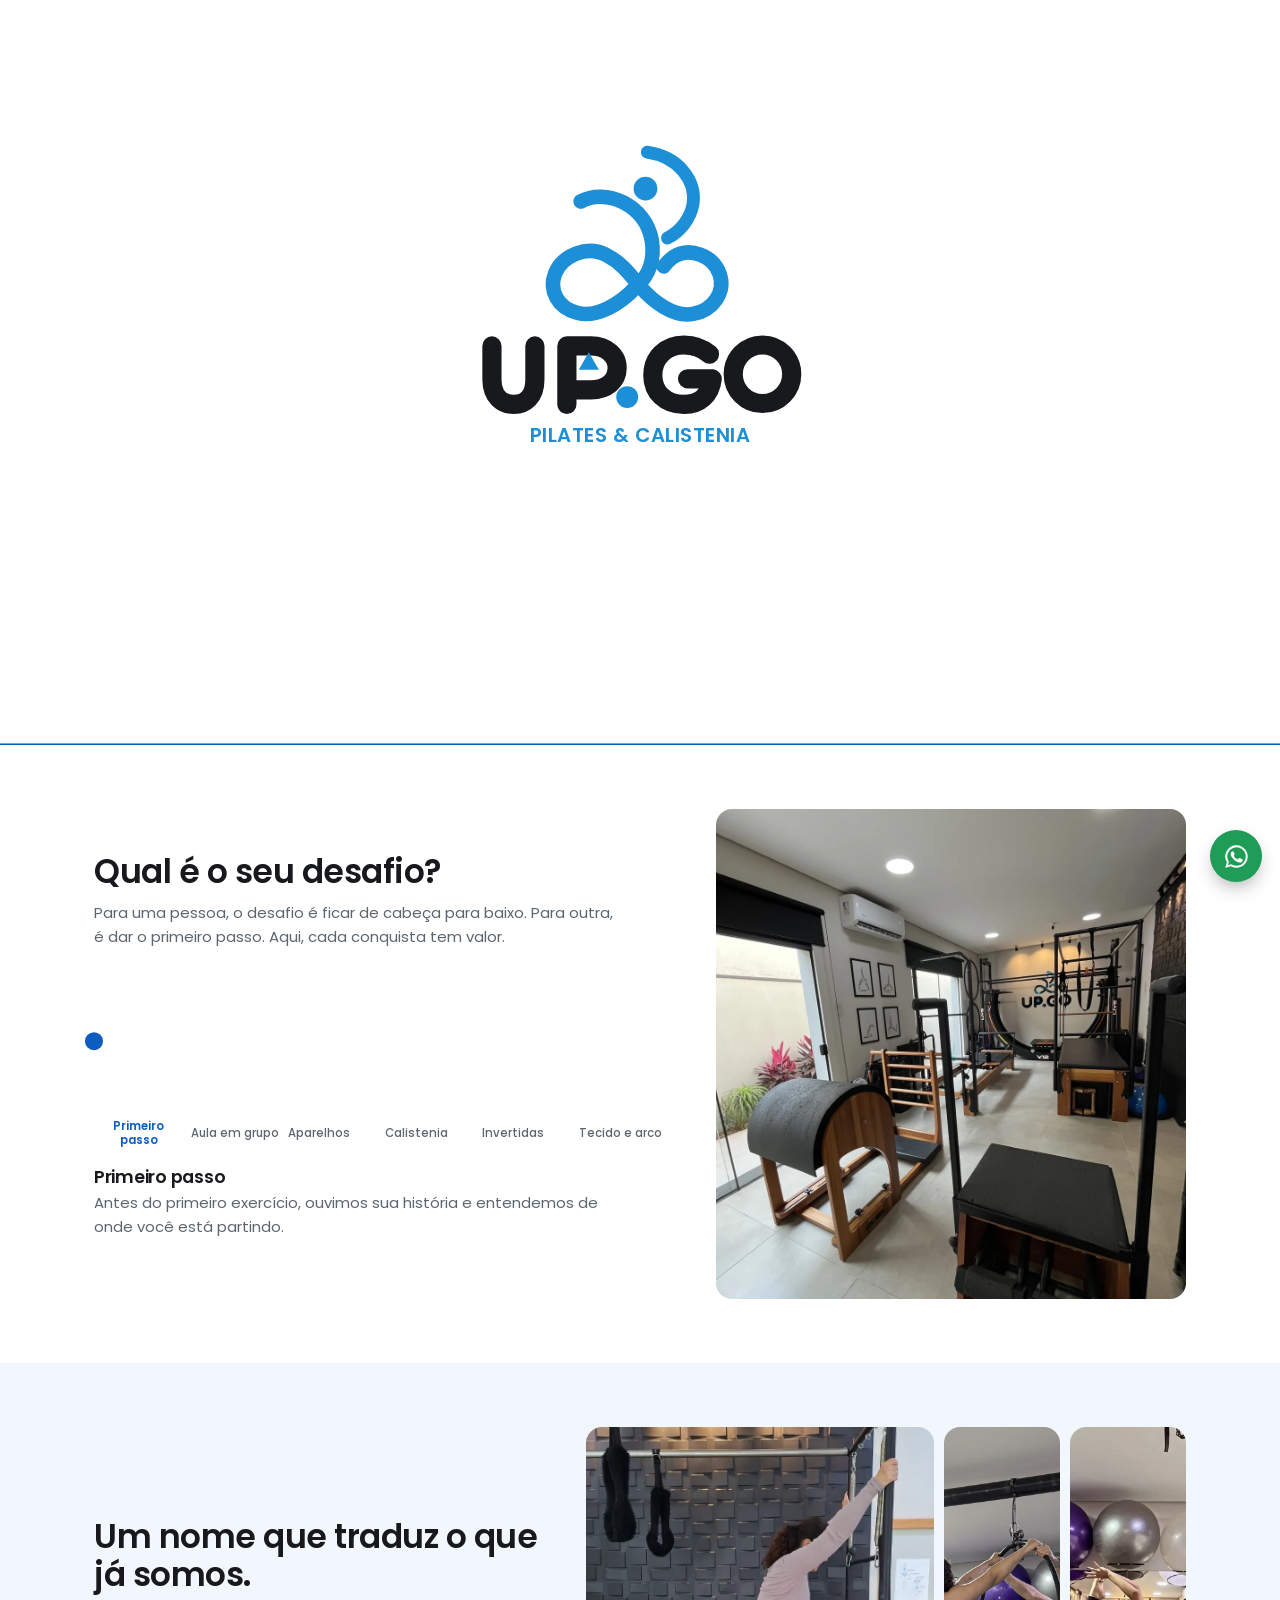
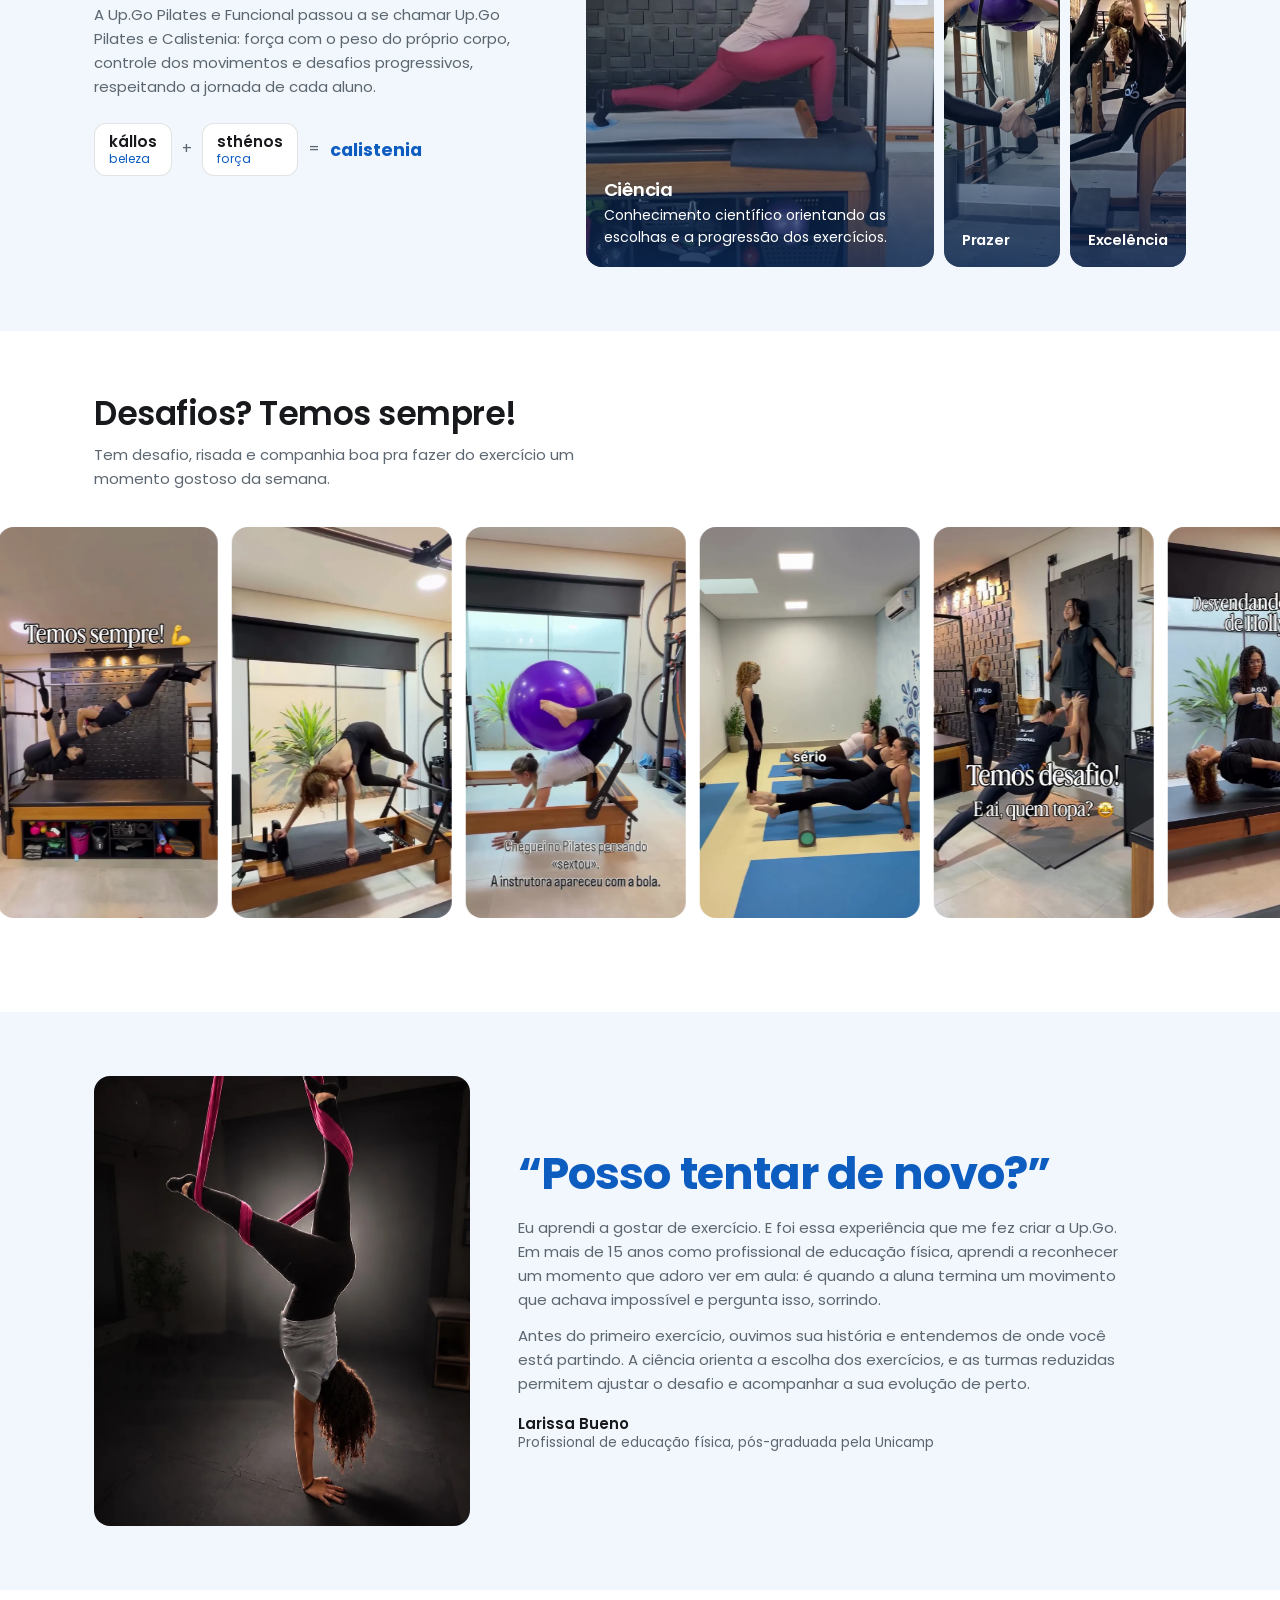
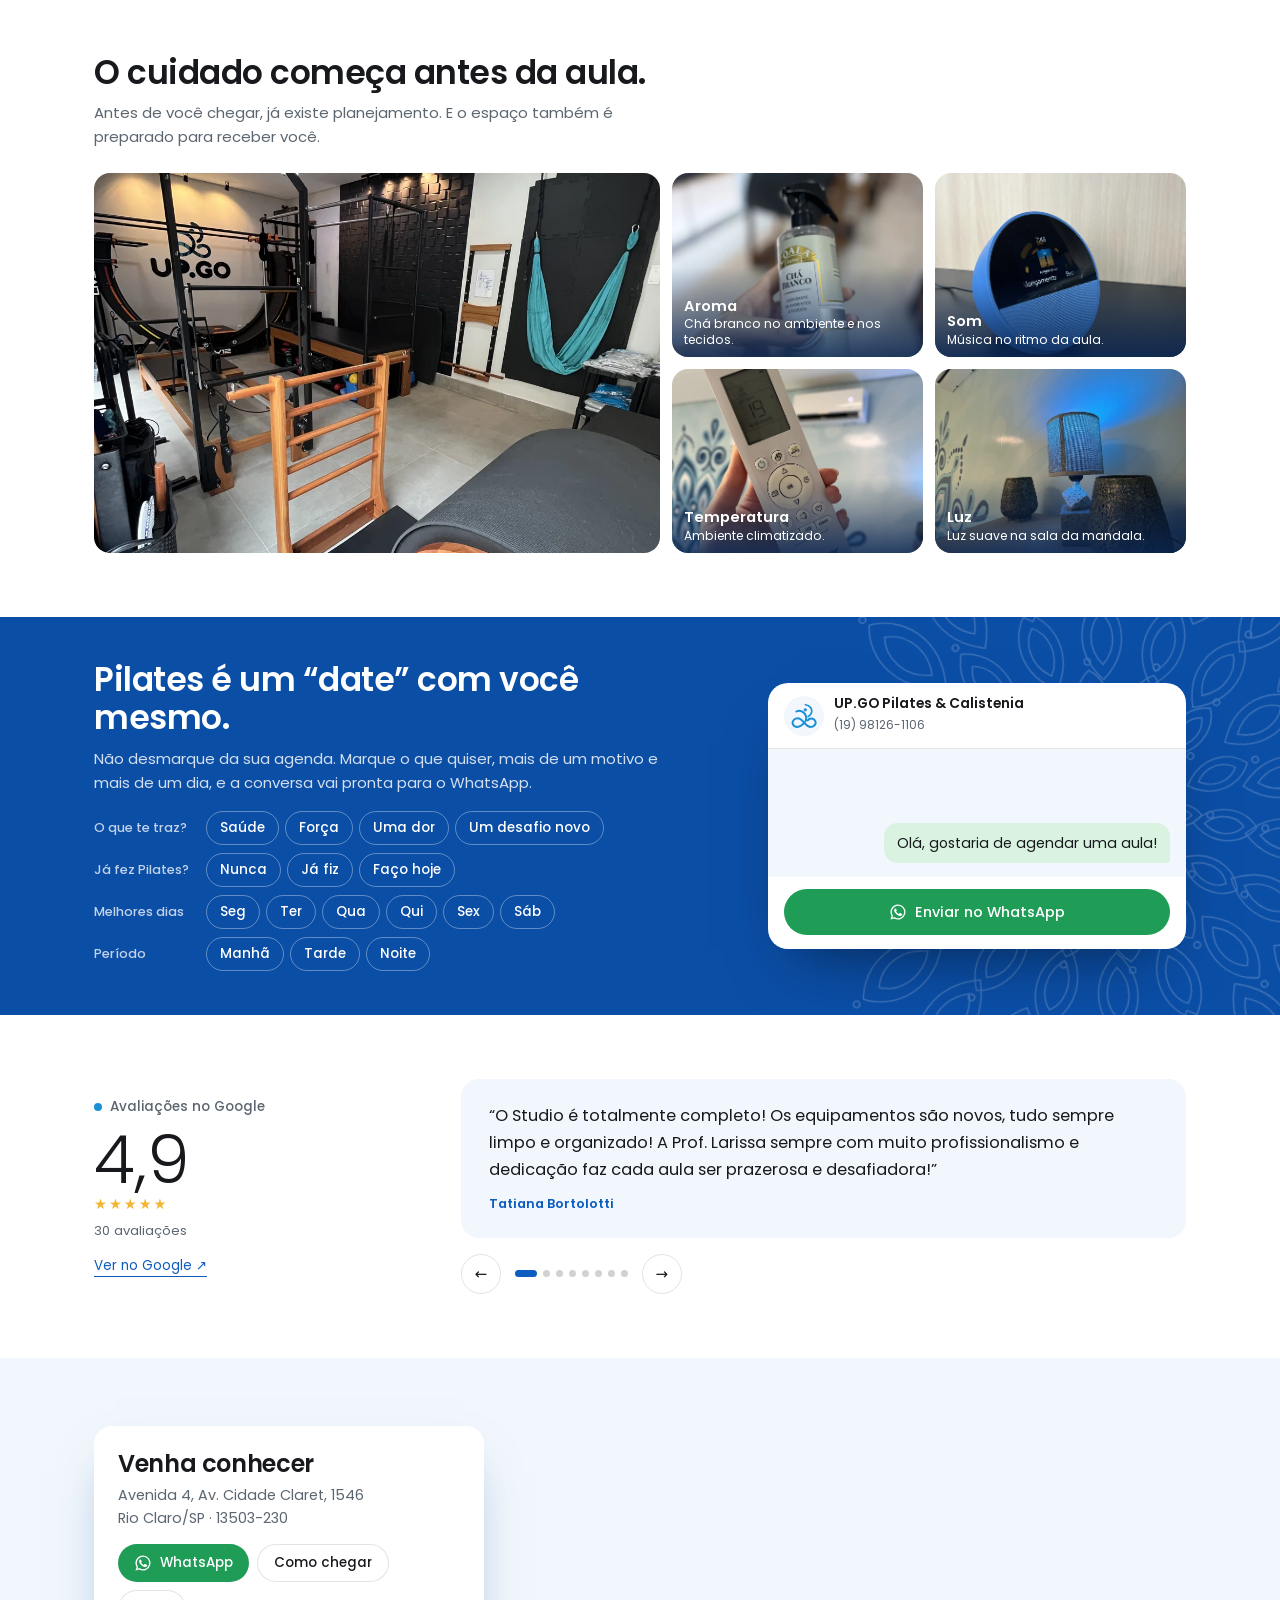
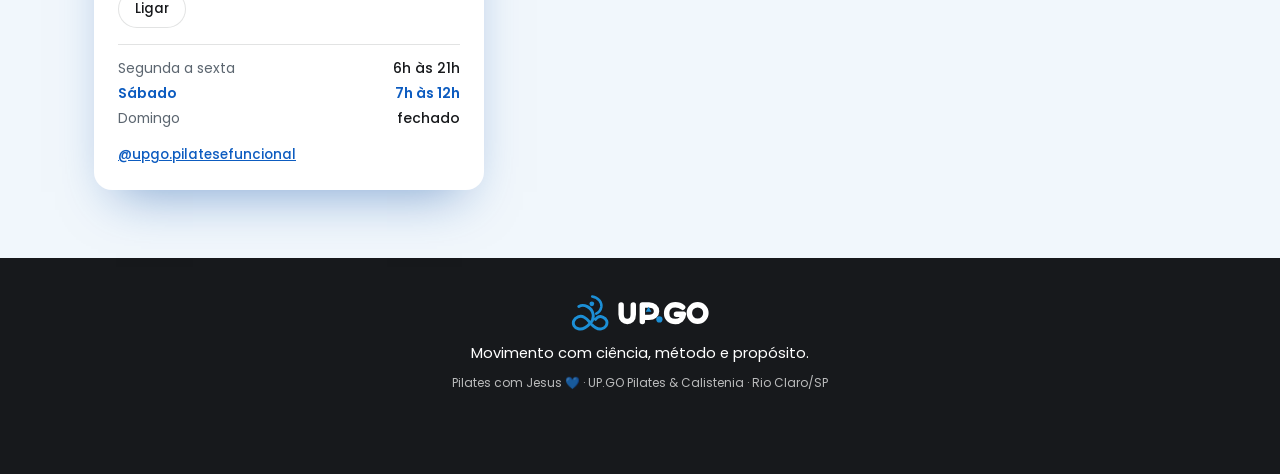
==== index.html @ 2e3854ca "Initial commit: updated UP.GO website" ====
<!doctype html>
<html lang="pt-BR">
<head>
<meta charset="utf-8">
<meta name="viewport" content="width=device-width, initial-scale=1">
<title>UP.GO Pilates &amp; Calistenia · Rio Claro/SP</title>
<meta name="description" content="Pilates e calistenia em Rio Claro/SP, com ciência, método e propósito. Turmas reduzidas, aparelhos, invertidas e tecido. 5,0 no Google com 30 avaliações. Agende sua aula pelo WhatsApp.">
<link rel="icon" href="img/favicon.png">
<link rel="preconnect" href="https://fonts.googleapis.com">
<link rel="preconnect" href="https://fonts.gstatic.com" crossorigin>
<link href="https://fonts.googleapis.com/css2?family=Poppins:wght@300;400;500;600;700&display=swap" rel="stylesheet">
<link rel="stylesheet" href="css/style.css?v=5">
</head>
<body class="abrindo">

<!-- logo redesenhado a partir do avatar do Instagram -->
<svg width="0" height="0" style="position:absolute" aria-hidden="true">
  <symbol id="fig" viewBox="118 25 208 200">
    <g fill="none" stroke="currentColor" stroke-linecap="round" stroke-linejoin="round">
      <path stroke-width="16" d="M161 89 C188 74 232 92 239 132 C242 152 236 170 222 182 C204 202 178 216 158 211 C136 206 126 186 133 168 C141 148 168 136 190 148 C206 156 216 170 226 182 C240 198 262 216 284 212 C306 208 320 188 313 168 C306 148 280 138 262 150 C258 153 255 156 252 160"/>
      <path stroke-width="14" d="M234 35 C268 40 288 66 284 92 C281 108 270 122 256 129"/>
    </g>
    <circle cx="232" cy="75" r="13" fill="currentColor"/>
  </symbol>
  <symbol id="word" viewBox="48 232 356 92">
    <g fill="none" stroke="currentColor" stroke-width="21" stroke-linecap="round" stroke-linejoin="round">
      <path d="M64 247 V284 C64 303 76 311 88 311 C100 311 111 303 111 284 V247"/>
      <path d="M146 311 V247 H172 C190 247 201 258 201 271 C201 285 190 295 172 295 H148"/>
      <path d="M302 256 C295 250 285 246 274 246 C254 246 240 260 240 279 C240 298 254 311 274 311 C292 311 303 300 305 283 H278"/>
      <circle cx="360" cy="278" r="32"/>
    </g>
    <path d="M170 254 L181 273 H159 Z" fill="#1c8fd6"/>
    <circle cx="212" cy="303" r="12" fill="#1c8fd6"/>
  </symbol>
  <symbol id="ig" viewBox="0 0 24 24"><g fill="none" stroke="currentColor" stroke-width="1.9"><rect x="3" y="3" width="18" height="18" rx="5.2"/><circle cx="12" cy="12" r="4.2"/></g><circle cx="17.3" cy="6.7" r="1.25" fill="currentColor"/></symbol>
  <symbol id="zap" viewBox="0 0 24 24"><path fill="currentColor" d="M12 2a10 10 0 0 0-8.6 15.1L2 22l5-1.3A10 10 0 1 0 12 2Zm0 18.2a8.2 8.2 0 0 1-4.2-1.2l-.3-.2-3 .8.8-2.9-.2-.3A8.2 8.2 0 1 1 12 20.2Zm4.5-6.1c-.2-.1-1.5-.7-1.7-.8-.2-.1-.4-.1-.6.1l-.8 1c-.1.2-.3.2-.5.1a6.7 6.7 0 0 1-3.3-2.9c-.3-.4.2-.4.7-1.4.1-.2 0-.3 0-.5l-.8-1.8c-.2-.5-.4-.4-.6-.4h-.5a1 1 0 0 0-.7.3 3 3 0 0 0-.9 2.2 5.2 5.2 0 0 0 1.1 2.7 11.8 11.8 0 0 0 4.5 4c1.7.7 2.3.8 3.2.6a2.7 2.7 0 0 0 1.8-1.2 2.2 2.2 0 0 0 .1-1.3c0-.1-.2-.2-.5-.3Z"/></symbol>
</svg>

<!-- abertura: a figura do logo se desenha num traço só, as letras seguem -->
<div class="abertura" data-abertura aria-hidden="true">
  <svg class="ab-logo" viewBox="40 20 372 340">
    <g fill="none" stroke-linecap="round" stroke-linejoin="round">
      <path class="ab-t ab-lotus" pathLength="1" stroke="#1c8fd6" stroke-width="16" d="M161 89 C188 74 232 92 239 132 C242 152 236 170 222 182 C204 202 178 216 158 211 C136 206 126 186 133 168 C141 148 168 136 190 148 C206 156 216 170 226 182 C240 198 262 216 284 212 C306 208 320 188 313 168 C306 148 280 138 262 150 C258 153 255 156 252 160"/>
      <path class="ab-t ab-arco" pathLength="1" stroke="#1c8fd6" stroke-width="14" d="M234 35 C268 40 288 66 284 92 C281 108 270 122 256 129"/>
      <g stroke="#17191c" stroke-width="21">
        <path class="ab-t ab-l" pathLength="1" d="M64 247 V284 C64 303 76 311 88 311 C100 311 111 303 111 284 V247"/>
        <path class="ab-t ab-l" pathLength="1" d="M146 311 V247 H172 C190 247 201 258 201 271 C201 285 190 295 172 295 H148"/>
        <path class="ab-t ab-l" pathLength="1" d="M302 256 C295 250 285 246 274 246 C254 246 240 260 240 279 C240 298 254 311 274 311 C292 311 303 300 305 283 H278"/>
        <circle class="ab-t ab-l" pathLength="1" cx="360" cy="278" r="32"/>
      </g>
    </g>
    <circle class="ab-cab" cx="232" cy="75" r="13" fill="#1c8fd6"/>
    <path class="ab-tri" d="M170 254 L181 273 H159 Z" fill="#1c8fd6"/>
    <circle class="ab-pto" cx="212" cy="303" r="12" fill="#1c8fd6"/>
    <text class="ab-sub" x="226" y="352" text-anchor="middle" font-family="Poppins, sans-serif" font-weight="600" font-size="21.5" letter-spacing=".6" fill="#1c8fd6">PILATES &amp; CALISTENIA</text>
  </svg>
</div>

<header class="cab" id="cab">
  <a href="#inicio" class="marca" aria-label="UP.GO, início"><svg class="m-fig"><use href="#fig"/></svg><svg class="m-word"><use href="#word"/></svg></a>
  <nav class="menu" aria-label="Seções">
    <a href="#desafios">Desafios</a>
    <a href="#essencia">Essência</a>
    <a href="#reels">Na prática</a>
    <a href="#larissa">Larissa</a>
    <a href="#espaco">O espaço</a>
    <a href="#avaliacoes">Avaliações</a>
    <a href="#contato">Contato</a>
  </nav>
  <span class="status" data-status><i></i><b>—</b></span>
  <a class="bt bt-azul bt-sm" href="#agendar">Agendar aula</a>
</header>

<main>
<!-- CAPA -->
<section class="capa" id="inicio">
  <div class="capa-in">
    <div class="capa-txt">
      <p class="local"><span class="pto"></span>Pilates &amp; Calistenia · Rio Claro/SP</p>
      <h1><span class="l1">Só alongamento?</span><span class="l2" data-vira tabindex="0">Não por aqui!</span></h1>
      <p class="lead">Movimento com ciência, método e propósito. Do Pilates nos aparelhos à calistenia e às primeiras invertidas no tecido, em turmas reduzidas e com atenção individual.</p>
      <div class="capa-bt">
        <a class="bt bt-azul" href="https://wa.me/5519981261106?text=Ol%C3%A1%2C%20gostaria%20de%20agendar%20uma%20aula!" target="_blank" rel="noopener"><svg><use href="#zap"/></svg>Agendar minha aula</a>
        <a class="bt bt-linha bt-ig" href="https://www.instagram.com/upgo.pilatesefuncional/" target="_blank" rel="noopener" aria-label="Instagram da UP.GO"><svg><use href="#ig"/></svg></a>
      </div>
      <a class="nota" href="#avaliacoes"><b>5,0</b><span class="estrelas" aria-hidden="true">★★★★★</span><span>30 avaliações no Google</span></a>
    </div>
    <div class="capa-arte" data-arte>
      <figure class="ca ca-1" data-p=".5"><img src="img/tecido-ponte.webp" alt="Aluna em ponte invertida no tecido, com as mãos no chão"></figure>
      <figure class="ca ca-2" data-p="-.9"><video src="video/reformer.mp4" poster="img/reel-reformer.webp" muted loop playsinline preload="metadata" aria-label="Exercício de equilíbrio no reformer"></video></figure>
      <figure class="ca ca-3" data-p="1.2"><img src="img/arco.webp" alt="Aluna invertida no arco suspenso"></figure>
      <p class="ca-frase" data-p="-1.5">“Posso tentar<br>de novo?”</p>
    </div>
  </div>
</section>

<!-- GOOOO -->
<div class="faixa">
  <div class="faixa-in">
    <p class="go" aria-label="Goooooooo!"><span data-go>Go</span></p>
    <p class="faixa-f">Do “não gosto” ao “não abro mão”.</p>
  </div>
</div>

<!-- DESAFIOS -->
<section class="sec" id="desafios">
  <div class="wrap des">
    <div class="des-txt">
      <h2 data-e>Qual é o seu desafio?</h2>
      <p class="sub" data-e>Para uma pessoa, o desafio é ficar de cabeça para baixo. Para outra, é dar o primeiro passo. Aqui, cada conquista tem valor.</p>
      <div class="degraus" data-degraus role="tablist" aria-label="Etapas"><i class="d-pto" data-pto></i></div>
      <div class="des-info" aria-live="polite">
        <h3 data-d-tit></h3>
        <p data-d-txt></p>
      </div>
    </div>
    <div class="des-foto" data-d-fotos></div>
  </div>
</section>

<!-- ESSÊNCIA -->
<section class="sec sec-gelo" id="essencia">
  <div class="wrap ess">
    <div class="ess-txt">
      <h2 data-e>Um nome que traduz o que já somos.</h2>
      <p class="sub" data-e>A Up.Go Pilates e Funcional passou a se chamar Up.Go Pilates e Calistenia: força com o peso do próprio corpo, controle dos movimentos e desafios progressivos, respeitando a jornada de cada aluno.</p>
      <div class="grego" data-e>
        <button type="button" class="gr on" data-gr="beleza"><b>kállos</b><small>beleza</small></button>
        <span>+</span>
        <button type="button" class="gr on" data-gr="força"><b>sthénos</b><small>força</small></button>
        <span>=</span>
        <strong>calistenia</strong>
      </div>
    </div>
    <div class="sanfona" data-sanfona>
      <article class="sf on" tabindex="0"><img src="img/cadillac.webp" alt="Aluna em exercício no cadillac" loading="lazy"><div class="sf-in"><h3>Ciência</h3><p>Conhecimento científico orientando as escolhas e a progressão dos exercícios.</p></div></article>
      <article class="sf" tabindex="0"><img src="img/arco-dupla.webp" alt="Duas alunas sustentando o corpo no arco suspenso" loading="lazy"><div class="sf-in"><h3>Prazer</h3><p>Descobrir satisfação no movimento e vontade de continuar.</p></div></article>
      <article class="sf" tabindex="0"><img src="img/turma-barrel.webp" alt="Turma em exercício no ladder barrel" loading="lazy"><div class="sf-in"><h3>Excelência</h3><p>Cuidado, planejamento e atenção individual, inclusive nas aulas em grupo.</p></div></article>
    </div>
  </div>
</section>

<!-- REELS -->
<section class="sec" id="reels">
  <div class="wrap reels-top">
    <div>
      <h2 data-e>Desafios? Temos sempre!</h2>
      <p class="sub" data-e>Tem desafio, risada e companhia boa pra fazer do exercício um momento gostoso da semana.</p>
    </div>
  </div>
  <div class="rl-vp"><div class="rl-trilho" data-trilho></div></div>
</section>

<!-- LARISSA -->
<section class="sec sec-gelo" id="larissa">
  <div class="wrap lar">
    <figure class="lar-foto"><img src="img/tecido-invertida.webp" alt="Invertida no tecido, com as mãos apoiadas no chão" loading="lazy"></figure>
    <div class="lar-txt">
      <p class="lar-q" data-e>“Posso tentar de novo?”</p>
      <p data-e>Eu aprendi a gostar de exercício. E foi essa experiência que me fez criar a Up.Go. Em mais de 15 anos como profissional de educação física, aprendi a reconhecer um momento que adoro ver em aula: é quando a aluna termina um movimento que achava impossível e pergunta isso, sorrindo.</p>
      <p data-e>Antes do primeiro exercício, ouvimos sua história e entendemos de onde você está partindo. A ciência orienta a escolha dos exercícios, e as turmas reduzidas permitem ajustar o desafio e acompanhar a sua evolução de perto.</p>
      <p class="lar-ass" data-e><b>Larissa Bueno</b><span>Profissional de educação física, pós-graduada pela Unicamp</span></p>
    </div>
  </div>
</section>

<!-- O ESPAÇO -->
<section class="sec" id="espaco">
  <div class="wrap">
    <h2 data-e>O cuidado começa antes da aula.</h2>
    <p class="sub esp-sub" data-e>Antes de você chegar, já existe planejamento. E o espaço também é preparado para receber você.</p>
    <div class="esp">
      <div class="esp-grande">
        <img class="on" src="img/espaco-logo.webp" alt="Salão com aparelhos, tecido azul suspenso e o logo UP.GO na parede" loading="lazy">
        <img src="img/espaco-aparelhos.webp" alt="Ladder barrel, espaldar e cadillac no salão do estúdio" loading="lazy">
      </div>
      <div class="esp-tiles">
        <figure class="esp-t"><img src="img/det-aroma.webp" alt="Mão segurando o aromatizador de chá branco" loading="lazy"><figcaption><b>Aroma</b><span>Chá branco no ambiente e nos tecidos.</span></figcaption></figure>
        <figure class="esp-t"><img src="img/det-som.webp" alt="Caixa de som azul tocando a playlist Alongamento" loading="lazy"><figcaption><b>Som</b><span>Música no ritmo da aula.</span></figcaption></figure>
        <figure class="esp-t"><img src="img/det-temperatura.webp" alt="Mão segurando o controle do ar-condicionado" loading="lazy"><figcaption><b>Temperatura</b><span>Ambiente climatizado.</span></figcaption></figure>
        <figure class="esp-t"><img src="img/det-luz.webp" alt="Abajur azul aceso ao lado da parede de mandala" loading="lazy"><figcaption><b>Luz</b><span>Luz suave na sala da mandala.</span></figcaption></figure>
      </div>
    </div>
  </div>
</section>

<!-- AGENDAR -->
<section class="sec sec-azul" id="agendar">
  <svg class="mandala" data-mandala viewBox="-300 -300 600 600" aria-hidden="true"></svg>
  <div class="wrap ag">
    <div class="ag-esq">
      <h2 data-e>Pilates é um “date” com você mesmo.</h2>
      <p class="sub" data-e>Não desmarque da sua agenda. Marque o que quiser, mais de um motivo e mais de um dia, e a conversa vai pronta para o WhatsApp.</p>
      <div class="ag-g" data-g="motivo" data-multi><p>O que te traz?</p>
        <div><button type="button" data-v="cuidar da saúde">Saúde</button><button type="button" data-v="ganhar força">Força</button><button type="button" data-v="aliviar uma dor">Uma dor</button><button type="button" data-v="encarar um desafio novo">Um desafio novo</button></div>
      </div>
      <div class="ag-g" data-g="exp"><p>Já fez Pilates?</p>
        <div><button type="button" data-v="nunca fiz Pilates">Nunca</button><button type="button" data-v="já fiz Pilates">Já fiz</button><button type="button" data-v="faço Pilates hoje">Faço hoje</button></div>
      </div>
      <div class="ag-g" data-g="dia" data-multi><p>Melhores dias</p>
        <div><button type="button" data-v="segunda">Seg</button><button type="button" data-v="terça">Ter</button><button type="button" data-v="quarta">Qua</button><button type="button" data-v="quinta">Qui</button><button type="button" data-v="sexta">Sex</button><button type="button" data-v="sábado">Sáb</button></div>
      </div>
      <div class="ag-g" data-g="per"><p>Período</p>
        <div><button type="button" data-v="de manhã">Manhã</button><button type="button" data-v="à tarde">Tarde</button><button type="button" data-v="à noite">Noite</button></div>
      </div>
    </div>
    <aside class="chat">
      <header class="chat-h"><span class="chat-a"><svg><use href="#fig"/></svg></span><div><b>UP.GO Pilates &amp; Calistenia</b><small>(19) 98126-1106</small></div></header>
      <div class="chat-c"><p class="bolha" data-bolha></p></div>
      <a class="bt bt-zap" data-enviar href="#" target="_blank" rel="noopener"><svg><use href="#zap"/></svg>Enviar no WhatsApp</a>
    </aside>
  </div>
</section>

<!-- AVALIAÇÕES -->
<section class="sec" id="avaliacoes">
  <div class="wrap rev-g">
    <div class="rev-nota">
      <p class="rev-tag"><span class="pto"></span>Avaliações no Google</p>
      <p class="rev-big"><span data-conta="5">5,0</span></p>
      <p class="estrelas" aria-label="5 de 5 estrelas">★★★★★</p>
      <p class="rev-src">30 avaliações</p>
      <a class="link" href="https://www.google.com/maps/search/?api=1&query=UP+GO+PILATES+CALISTENIA+Rio+Claro" target="_blank" rel="noopener">Ver no Google ↗</a>
    </div>
    <div class="rev-palco" data-reviews>
      <div class="rev-cards">
        <blockquote class="rc on"><p>“O Studio é totalmente completo! Os equipamentos são novos, tudo sempre limpo e organizado! A Prof. Larissa sempre com muito profissionalismo e dedicação faz cada aula ser prazerosa e desafiadora!”</p><cite>Tatiana Bortolotti</cite></blockquote>
        <blockquote class="rc"><p>“Ambiente e equipamentos modernos, sempre com novidades e clima leve.”</p><cite>Amparo Altarugio</cite></blockquote>
        <blockquote class="rc"><p>“Está sendo muito bom para o meu fortalecimento e equilíbrio. Eu agradeço as profissionais que me atendem, Larissa e Mel. Elas são ótimas.”</p><cite>Regiane Cristina Segri</cite></blockquote>
        <blockquote class="rc"><p>“Professora altamente qualificada, conforto e praticidade para os alunos.”</p><cite>Monica Hermini</cite></blockquote>
        <blockquote class="rc"><p>“Ótimo local para treino de pilates, as instrutoras são maravilhosas e competentes, orientam e explicam tudo com muita clareza.”</p><cite>Neide Nishikawa</cite></blockquote>
        <blockquote class="rc"><p>“Amo esse studio. A aula é maravilhosa... não troco.”</p><cite>Sibele Salvi</cite></blockquote>
        <blockquote class="rc"><p>“O studio é novinho e todo equipado com os melhores aparelhos. Minha professora é a Larissa, ela é excelente e muito atenciosa. Amo frequentar esse local!”</p><cite>Giovanna Degasperi</cite></blockquote>
        <blockquote class="rc"><p>“Experiência nota 1000, o profissionalismo e carinho com os alunos é espetacular. Super recomendo.”</p><cite>Viviane Pires</cite></blockquote>
      </div>
      <div class="rev-nav"><button type="button" data-rv="-1" aria-label="Anterior">←</button><span class="rev-pts" data-pts></span><button type="button" data-rv="1" aria-label="Próxima">→</button></div>
    </div>
  </div>
</section>

<!-- CONTATO -->
<section class="contato" id="contato">
  <div class="mapa-box"><iframe title="Mapa da UP.GO" loading="lazy" referrerpolicy="no-referrer-when-downgrade" src="https://maps.google.com/maps?q=UP%20GO%20PILATES%20CALISTENIA%2C%20Rio%20Claro%20-%20SP&z=16&output=embed"></iframe></div>
  <div class="wrap">
    <div class="cartao">
      <h2>Venha conhecer</h2>
      <p class="end">Avenida 4, Av. Cidade Claret, 1546<br>Rio Claro/SP · 13503-230</p>
      <div class="acoes">
        <a class="bt bt-zap bt-sm" href="https://wa.me/5519981261106?text=Ol%C3%A1%2C%20gostaria%20de%20agendar%20uma%20aula!" target="_blank" rel="noopener"><svg><use href="#zap"/></svg>WhatsApp</a>
        <a class="bt bt-linha bt-sm" href="https://www.google.com/maps/dir/?api=1&destination=Avenida+4%2C+Av.+Cidade+Claret%2C+1546%2C+Rio+Claro+-+SP" target="_blank" rel="noopener">Como chegar</a>
        <a class="bt bt-linha bt-sm" href="tel:+5519981261106">Ligar</a>
      </div>
      <ul class="horas" data-horas>
        <li data-d="1 2 3 4 5"><span>Segunda a sexta</span><b>6h às 21h</b></li>
        <li data-d="6"><span>Sábado</span><b>7h às 12h</b></li>
        <li data-d="0"><span>Domingo</span><b>fechado</b></li>
      </ul>
      <a class="link-ig" href="https://www.instagram.com/upgo.pilatesefuncional/" target="_blank" rel="noopener">@upgo.pilatesefuncional</a>
    </div>
  </div>
</section>
</main>

<footer class="rodape">
  <a href="#inicio" class="marca marca-cl" aria-label="UP.GO, início"><svg class="m-fig"><use href="#fig"/></svg><svg class="m-word"><use href="#word"/></svg></a>
  <p>Movimento com ciência, método e propósito.</p>
  <small>Pilates com Jesus 💙 · UP.GO Pilates &amp; Calistenia · Rio Claro/SP</small>
</footer>

<a class="zap-f" href="https://wa.me/5519981261106?text=Ol%C3%A1%2C%20gostaria%20de%20agendar%20uma%20aula!" target="_blank" rel="noopener" aria-label="Agendar pelo WhatsApp"><svg><use href="#zap"/></svg></a>

<script src="js/vendor/gsap.min.js"></script>
<script src="js/vendor/ScrollTrigger.min.js"></script>
<script src="js/script.js?v=5"></script>
</body>
</html>
---- css/style.css ----
:root{
  --azul:#1c8fd6; --azul-forte:#0d5cc0; --azul-fundo:#0b4ea6;
  --gelo:#f1f7fc; --branco:#fff;
  --tinta:#17191c; --cinza:#5c6670; --linha:rgba(23,25,28,.12);
  --zap:#1f9d57;
  --sans:"Poppins", system-ui, sans-serif;
  --r:16px; --mola:cubic-bezier(.22,1,.36,1);
}
*{box-sizing:border-box;margin:0;padding:0}
html,body{overflow-x:clip}
html{scroll-behavior:smooth;scroll-padding-top:74px}
body{background:var(--branco);color:var(--tinta);font:400 15px/1.6 var(--sans)}
body.abrindo{overflow:hidden}
img,video{display:block;max-width:100%}
a{color:inherit}
button{font:inherit;cursor:pointer;border:0;background:none;color:inherit}
h1,h2,h3{font-weight:600;line-height:1.15;letter-spacing:-.015em}
h2{font-size:clamp(1.55rem,2.8vw,2.05rem)}
.wrap{max-width:1140px;margin:0 auto;padding:0 24px}
.sec{padding:64px 0;position:relative}
.sec-gelo{background:var(--gelo)}
.sub{color:var(--cinza);margin-top:10px;max-width:520px}
.pto{display:inline-block;width:8px;height:8px;border-radius:50%;background:var(--azul);flex:none}

/* botões */
.bt{display:inline-flex;align-items:center;justify-content:center;gap:.5rem;height:46px;padding:0 22px;border-radius:999px;font-weight:500;font-size:.9rem;text-decoration:none;white-space:nowrap;transition:background .25s,color .25s,border-color .25s,transform .3s var(--mola)}
.bt svg{width:18px;height:18px}
.bt:hover{transform:translateY(-2px)}
.bt-azul{background:var(--azul-forte);color:#fff}
.bt-azul:hover{background:var(--tinta)}
.bt-linha{border:1.5px solid var(--linha);background:#fff}
.bt-linha:hover{border-color:var(--tinta)}
.bt-zap{background:var(--zap);color:#fff}
.bt-zap:hover{background:#17854a}
.bt-ig{width:46px;padding:0;color:var(--azul-forte)}
.bt-ig svg{width:22px;height:22px}
.bt-sm{height:38px;padding:0 16px;font-size:.84rem}

/* abertura */
.abertura{position:fixed;inset:0;z-index:100;background:#fff;display:grid;place-items:center;cursor:pointer}
.ab-logo{width:min(340px,72vw);overflow:visible}
.ab-t{stroke-dasharray:1;stroke-dashoffset:1;opacity:0}
.ab-cab,.ab-tri,.ab-pto{transform-box:fill-box;transform-origin:center;opacity:0}
.ab-sub{opacity:0}

/* cabeçalho */
.cab{position:fixed;inset:0 0 auto;z-index:50;height:66px;display:flex;align-items:center;gap:22px;padding:0 24px;background:#fff;transition:box-shadow .3s}
.cab.solid{box-shadow:0 1px 0 var(--linha)}
.marca{display:flex;align-items:center;gap:8px;color:var(--tinta);text-decoration:none}
.m-fig{width:38px;height:38px;color:var(--azul);transition:transform .6s var(--mola)}
.marca:hover .m-fig{transform:rotate(-14deg) translateY(-2px)}
.m-word{width:92px;height:24px}
.menu{display:flex;gap:20px;margin-left:auto}
.menu a{text-decoration:none;font-size:.86rem;font-weight:500;color:var(--cinza);transition:color .2s}
.menu a:hover{color:var(--azul-forte)}
.status{display:inline-flex;align-items:center;gap:7px;font-size:.76rem;font-weight:500;color:var(--cinza);white-space:nowrap}
.status i{width:8px;height:8px;border-radius:50%;background:#bbb}
.status.aberto i{background:var(--zap);animation:pulso 2s infinite}
.status.fechado i{background:#c44}
@keyframes pulso{0%{box-shadow:0 0 0 0 rgba(31,157,87,.5)}70%{box-shadow:0 0 0 7px rgba(31,157,87,0)}100%{box-shadow:0 0 0 0 rgba(31,157,87,0)}}

/* capa */
.capa{padding:98px 0 44px;overflow:hidden}
.capa-in{max-width:1140px;margin:0 auto;padding:0 24px;display:grid;grid-template-columns:1fr 1fr;gap:36px;align-items:center}
.local{display:flex;align-items:center;gap:8px;font-size:.85rem;font-weight:500;color:var(--azul-forte);margin-bottom:14px}
h1{font-size:clamp(2.3rem,4.8vw,3.6rem);font-weight:700;line-height:1.08;margin-bottom:18px}
h1 span{display:block}
.l2{display:inline-block !important;will-change:transform;color:var(--azul-forte);transform-origin:50% 55%;cursor:pointer;outline:0}
.lead{color:var(--cinza);max-width:470px;margin-bottom:22px}
.capa-bt{display:flex;flex-wrap:wrap;gap:10px;margin-bottom:22px}
.nota{display:inline-flex;align-items:center;gap:10px;text-decoration:none;font-size:.85rem;color:var(--cinza)}
.nota b{font-size:1.1rem;color:var(--tinta);font-weight:600}
.estrelas{color:#f2b632;letter-spacing:2px;font-size:.9rem}
.capa-arte{position:relative;height:520px}
.ca{position:absolute;overflow:hidden;border-radius:var(--r);will-change:transform}
.ca img,.ca video{width:100%;height:100%;object-fit:cover}
.ca-2 video{object-position:50% 100%}
.ca-1{left:12%;top:0;width:62%;height:100%}
.ca-2{right:0;bottom:30px;width:34%;aspect-ratio:1/1.24;border:5px solid #fff;box-shadow:0 18px 40px -18px rgba(11,78,166,.55)}
.ca-3{left:0;top:44px;width:27%;aspect-ratio:3/4;border:5px solid #fff;box-shadow:0 18px 40px -18px rgba(11,78,166,.55)}
.ca-frase{position:absolute;right:3%;top:34px;background:var(--azul-forte);color:#fff;font-weight:500;font-size:.95rem;line-height:1.3;padding:12px 16px;border-radius:14px 14px 14px 4px;will-change:transform}

/* faixa go */
.faixa{background:var(--azul-forte);color:#fff;overflow:hidden}
.faixa-in{max-width:1140px;margin:0 auto;padding:12px 24px;display:flex;align-items:center;justify-content:space-between;gap:20px;min-height:76px}
.go{font-size:clamp(1.6rem,3.2vw,2.3rem);font-weight:700;letter-spacing:-.01em;white-space:nowrap;overflow:hidden;flex:1;min-width:0}
.faixa-f{font-size:.95rem;font-weight:500;white-space:nowrap;flex:none}

/* desafios */
.des{display:grid;grid-template-columns:1.1fr .9fr;gap:48px;align-items:center}
.degraus{position:relative;display:grid;grid-template-columns:repeat(6,1fr);gap:8px;align-items:end;height:170px;margin-top:30px}
.dg{position:relative;display:flex;flex-direction:column;justify-content:flex-end;height:100%;text-align:center}
.dg i{display:block;border-radius:10px 10px 4px 4px;background:var(--gelo);height:calc((100% - 2.6em) * var(--k));transition:background .35s}
.dg:hover i{background:#d6e9f7}
.dg.on i{background:var(--azul)}
.dg span{font-size:.72rem;font-weight:500;color:var(--cinza);line-height:1.2;height:2.6em;flex:none;display:flex;align-items:center;justify-content:center;margin-top:6px}
.dg.on span{color:var(--azul-forte);font-weight:600}
.d-pto{position:absolute;left:0;top:0;width:18px;height:18px;border-radius:50%;background:var(--azul-forte);z-index:2;pointer-events:none}
.des-info{min-height:88px;margin-top:18px;max-width:520px}
.des-info h3{font-size:1.1rem;margin-bottom:4px}
.des-info p{color:var(--cinza);font-size:.93rem}
.des-foto{position:relative;height:490px;border-radius:var(--r);overflow:hidden;background:var(--gelo)}
.des-foto img{position:absolute;inset:0;width:100%;height:100%;object-fit:cover;opacity:0;transform:scale(1.05);transition:opacity .7s,transform 1.4s var(--mola)}
.des-foto img.on{opacity:1;transform:none}

/* essência */
.ess{display:grid;grid-template-columns:.85fr 1.15fr;gap:48px;align-items:center}
.grego{display:flex;flex-wrap:wrap;align-items:center;gap:10px;margin-top:24px;font-size:.95rem}
.gr{display:grid;background:#fff;border:1.5px solid var(--linha);border-radius:12px;padding:8px 14px;text-align:left;line-height:1.25;transition:border-color .2s,transform .3s var(--mola)}
.gr:hover{border-color:var(--azul);transform:translateY(-2px)}
.gr b{font-weight:600}
.gr small{color:var(--azul-forte);font-size:.76rem}
.grego span{color:var(--cinza)}
.grego strong{font-weight:700;color:var(--azul-forte);font-size:1.1rem}
.sanfona{display:flex;gap:10px;height:440px}
.sf{position:relative;flex:1;min-width:0;border-radius:var(--r);overflow:hidden;cursor:pointer;outline:0;transition:flex .7s var(--mola)}
.sf.on{flex:3}
.sf img{position:absolute;inset:0;width:100%;height:100%;object-fit:cover;filter:saturate(.75);transition:filter .6s,transform 1.2s var(--mola)}
.sf.on img{filter:none}
.sf::after{content:"";position:absolute;inset:0;background:linear-gradient(transparent 45%,rgba(11,40,85,.82))}
.sf-in{position:absolute;left:0;right:0;bottom:0;padding:18px;color:#fff;z-index:1}
.sf-in h3{font-size:1.15rem}
.sf:not(.on) .sf-in h3{font-size:.92rem}
.sf-in p{font-size:.88rem;max-height:0;opacity:0;overflow:hidden;transition:opacity .4s,max-height .5s}
.sf.on .sf-in p{max-height:90px;opacity:1;margin-top:4px;transition-delay:.25s}

/* reels */
.reels-top{margin-bottom:0}
.rev-nav button{width:40px;height:40px;border-radius:50%;border:1px solid var(--linha);transition:background .25s,color .25s,border-color .25s}
.rev-nav button:hover{background:var(--tinta);color:#fff;border-color:var(--tinta)}
.rl-vp{overflow:hidden;padding:36px 0 30px}
.rl-trilho{display:flex;gap:14px;width:max-content;will-change:transform}
.rl{position:relative;width:220px;aspect-ratio:9/16;border-radius:var(--r);overflow:hidden;background:var(--gelo);cursor:pointer;flex:none;transition:transform .5s var(--mola),opacity .35s,box-shadow .35s}
.rl-trilho.tem-sel .rl{opacity:.55}
.rl-trilho .rl.on{opacity:1;transform:scale(1.15);z-index:2;box-shadow:0 22px 44px -18px rgba(11,78,166,.6)}
.rl img,.rl video{position:absolute;inset:0;width:100%;height:100%;object-fit:cover}
.rl video{opacity:0;transition:opacity .35s}
.rl.on video{opacity:1}
.rl-barra{position:absolute;left:10px;right:10px;top:10px;height:3px;border-radius:2px;background:rgba(255,255,255,.4);overflow:hidden;opacity:0;z-index:1;transition:opacity .3s}
.rl.on .rl-barra{opacity:1}
.rl-barra i{display:block;height:100%;width:0;background:#fff}

/* larissa */
.lar{display:grid;grid-template-columns:.72fr 1.28fr;gap:48px;align-items:center}
.lar-foto{height:450px;border-radius:var(--r);overflow:hidden}
.lar-foto img{width:100%;height:100%;object-fit:cover;object-position:50% 70%}
.lar-q{font-size:clamp(1.8rem,3.8vw,2.8rem);font-weight:700;line-height:1.1;letter-spacing:-.02em;color:var(--azul-forte);margin-bottom:18px}
.lar-txt p:not(.lar-q):not(.lar-ass){color:var(--cinza);max-width:600px;margin-bottom:12px}
.lar-ass{margin-top:18px;display:grid;line-height:1.35}
.lar-ass b{font-weight:600}
.lar-ass span{font-size:.84rem;color:var(--cinza)}

/* o espaço */
.esp-sub{margin-bottom:24px}
.esp{display:grid;grid-template-columns:1.1fr 1fr;gap:12px;height:380px}
.esp-grande{position:relative;border-radius:var(--r);overflow:hidden;background:var(--gelo)}
.esp-grande img{position:absolute;inset:0;width:100%;height:100%;object-fit:cover;opacity:0;transform:scale(1.04);transition:opacity .9s,transform 4.5s linear}
.esp-grande img.on{opacity:1;transform:none}
.esp-tiles{display:grid;grid-template-columns:1fr 1fr;grid-template-rows:1fr 1fr;gap:12px;min-height:0}
.esp-t{position:relative;border-radius:var(--r);overflow:hidden;min-height:0}
.esp-t img{position:absolute;inset:0;width:100%;height:100%;object-fit:cover;transition:transform .9s var(--mola)}
.esp-t:hover img{transform:scale(1.06)}
.esp-t figcaption{position:absolute;inset:auto 0 0;padding:30px 12px 10px;color:#fff;background:linear-gradient(transparent,rgba(11,40,85,.85));display:grid;line-height:1.3}
.esp-t b{font-size:.92rem;font-weight:600}
.esp-t span{font-size:.76rem}

/* agendar */
.sec-azul{background:var(--azul-fundo);color:#fff;overflow:hidden}
.sec-azul .sub{color:rgba(255,255,255,.82)}
.mandala{position:absolute;right:-150px;top:50%;width:640px;height:640px;margin-top:-320px;fill:none;stroke:#fff;stroke-width:1.3;opacity:.2;pointer-events:none}
.ag{position:relative;display:grid;grid-template-columns:1.2fr .8fr;gap:48px;align-items:center}
.sec-azul{padding:44px 0}
.ag-g{display:grid;grid-template-columns:104px 1fr;align-items:center;gap:8px;margin-top:8px}
.ag-esq .sub{max-width:600px;margin-bottom:16px}
.ag-g p{font-size:.8rem;font-weight:500;color:rgba(255,255,255,.75)}
.ag-g div{display:flex;flex-wrap:wrap;gap:6px}
.ag-g button{height:34px;padding:0 13px;border-radius:999px;border:1.5px solid rgba(255,255,255,.35);font-size:.84rem;font-weight:500;transition:background .2s,color .2s,border-color .2s,opacity .2s}
.ag-g button:hover{border-color:#fff}
.ag-g button.on{background:#fff;color:var(--azul-fundo);border-color:#fff}
.ag-g button:disabled{opacity:.3;cursor:not-allowed}
.chat{background:#fff;color:var(--tinta);border-radius:20px;overflow:hidden;box-shadow:0 30px 60px -30px rgba(0,0,0,.55)}
.chat-h{display:flex;align-items:center;gap:10px;padding:12px 16px;border-bottom:1px solid var(--linha)}
.chat-a{width:40px;height:40px;border-radius:50%;background:var(--gelo);display:grid;place-items:center;color:var(--azul);flex:none}
.chat-a svg{width:26px;height:26px}
.chat-h b{display:block;font-size:.86rem;font-weight:600;line-height:1.25}
.chat-h small{color:var(--cinza);font-size:.74rem}
.chat-c{background:var(--gelo);min-height:128px;padding:14px 16px;display:flex;align-items:flex-end;justify-content:flex-end}
.bolha{background:#d9f3e0;border-radius:14px 14px 4px 14px;padding:10px 13px;font-size:.88rem;line-height:1.45;max-width:92%}
.chat .bt{width:calc(100% - 32px);margin:12px 16px 14px}

/* avaliações */
.rev-g{display:grid;grid-template-columns:.6fr 1.4fr;gap:56px;align-items:center}
.rev-tag{display:flex;align-items:center;gap:8px;font-size:.85rem;font-weight:500;color:var(--cinza);margin-bottom:8px}
.rev-big{font-weight:300;font-size:clamp(3rem,6vw,4.2rem);line-height:1}
.rev-src{font-size:.82rem;color:var(--cinza);margin:4px 0 12px}
.link{font-size:.84rem;color:var(--azul-forte);text-decoration:none;border-bottom:1px solid currentColor;padding-bottom:1px}
.rev-cards{display:grid}
.rc{grid-area:1/1;padding:24px 28px;border-radius:18px;background:var(--gelo);opacity:0;visibility:hidden;transform:translateY(14px);transition:opacity .5s,transform .7s var(--mola),visibility .5s}
.rc.on{opacity:1;visibility:visible;transform:none}
.rc p{font-size:1.02rem;line-height:1.65}
.rc cite{display:block;margin-top:10px;font-style:normal;font-size:.8rem;font-weight:600;color:var(--azul-forte)}
.rev-nav{display:flex;align-items:center;gap:14px;margin-top:16px}
.rev-pts{display:flex;gap:6px}
.rev-pts i{width:7px;height:7px;border-radius:50%;background:rgba(23,25,28,.2);cursor:pointer;transition:width .4s var(--mola),background .4s}
.rev-pts i.on{width:22px;border-radius:4px;background:var(--azul-forte)}

/* contato */
.contato{position:relative;min-height:500px;display:flex;align-items:center;padding:44px 0;background:var(--gelo)}
.mapa-box{position:absolute;inset:0;overflow:hidden}
.mapa-box iframe{position:absolute;top:-170px;left:-320px;width:calc(100% + 960px);height:calc(100% + 170px);border:0}
.contato .wrap{position:relative;width:100%;pointer-events:none}
.cartao{pointer-events:auto;width:390px;max-width:100%;background:#fff;border-radius:18px;padding:24px;box-shadow:0 24px 50px -22px rgba(11,78,166,.5)}
.cartao h2{font-size:1.5rem;margin-bottom:6px}
.end{color:var(--cinza);font-size:.9rem;margin-bottom:14px}
.acoes{display:flex;flex-wrap:wrap;gap:8px;margin-bottom:16px}
.horas{list-style:none;display:grid;gap:3px;padding-top:12px;border-top:1px solid var(--linha);font-size:.87rem;margin-bottom:12px}
.horas li{display:flex;justify-content:space-between;color:var(--cinza)}
.horas b{font-weight:500;color:var(--tinta)}
.horas li.hoje,.horas li.hoje b{color:var(--azul-forte);font-weight:600}
.link-ig{font-size:.84rem;font-weight:500;color:var(--azul-forte)}

/* rodapé */
.rodape{background:var(--tinta);color:rgba(255,255,255,.7);text-align:center;padding:36px 24px 80px}
.marca-cl{justify-content:center;color:#fff;margin-bottom:10px}
.rodape p{color:#fff;margin-bottom:4px;font-size:.92rem}
.rodape small{font-size:.75rem}
.zap-f{position:fixed;right:18px;bottom:18px;z-index:60;width:52px;height:52px;border-radius:50%;background:var(--zap);color:#fff;display:grid;place-items:center;box-shadow:0 8px 20px -6px rgba(0,0,0,.4);transition:transform .3s var(--mola)}
.zap-f:hover{transform:scale(1.08)}
.zap-f svg{width:27px;height:27px}

/* responsivo */
@media (max-width:1060px){
  .menu{display:none}
  .status{margin-left:auto}
}
@media (max-width:860px){
  .sec{padding:48px 0}
  .capa{padding:88px 0 34px}
  .capa-in,.des,.ess,.lar,.ag,.rev-g{grid-template-columns:1fr;gap:28px}
  .capa-arte{height:430px}
  .des-foto{height:380px;order:-1}
  .sanfona{flex-direction:column;height:auto}
  .sf,.sf.on{flex:none}
  .sf{height:74px;transition:height .6s var(--mola)}
  .sf.on{height:290px}
  .lar-foto{height:340px}
  .esp{grid-template-columns:1fr;height:auto}
  .esp-grande{height:320px}
  .esp-tiles{grid-template-rows:none}
  .esp-t{aspect-ratio:1}
  .mandala{right:-300px}
  .sec-azul{padding:40px 0}
  .ag-g{grid-template-columns:1fr;gap:5px;margin-top:12px}
  .contato{display:block;padding:0;min-height:0}
  .mapa-box{position:relative;height:300px}
  .mapa-box iframe{left:-320px;width:calc(100% + 640px)}
  .cartao{width:auto;margin:-40px 0 40px;position:relative}
}
@media (max-width:520px){
  .wrap,.capa-in,.faixa-in{padding-left:16px;padding-right:16px}
  .cab{padding:0 16px;gap:10px}
  .m-fig{width:32px;height:32px}
  .m-word{width:74px;height:20px}
  .cab .bt{display:none}
  .capa-bt .bt{flex:1 1 0}
  .capa-bt .bt-ig{flex:none}
  .capa-arte{height:380px}
  .ca-frase{font-size:.82rem;padding:9px 12px}
  .faixa-in{flex-direction:column;align-items:flex-start;gap:0;padding-top:12px;padding-bottom:12px}
  .go{width:100%;flex:none}
  .faixa-f{font-size:.85rem}
  .degraus{height:150px;gap:5px}
  .dg span{font-size:.62rem}
  .rl{width:160px}
  .rc{padding:20px}
  .rc p{font-size:.95rem}
}
@media (prefers-reduced-motion:reduce){
  html{scroll-behavior:auto}
  .status.aberto i{animation:none}
}
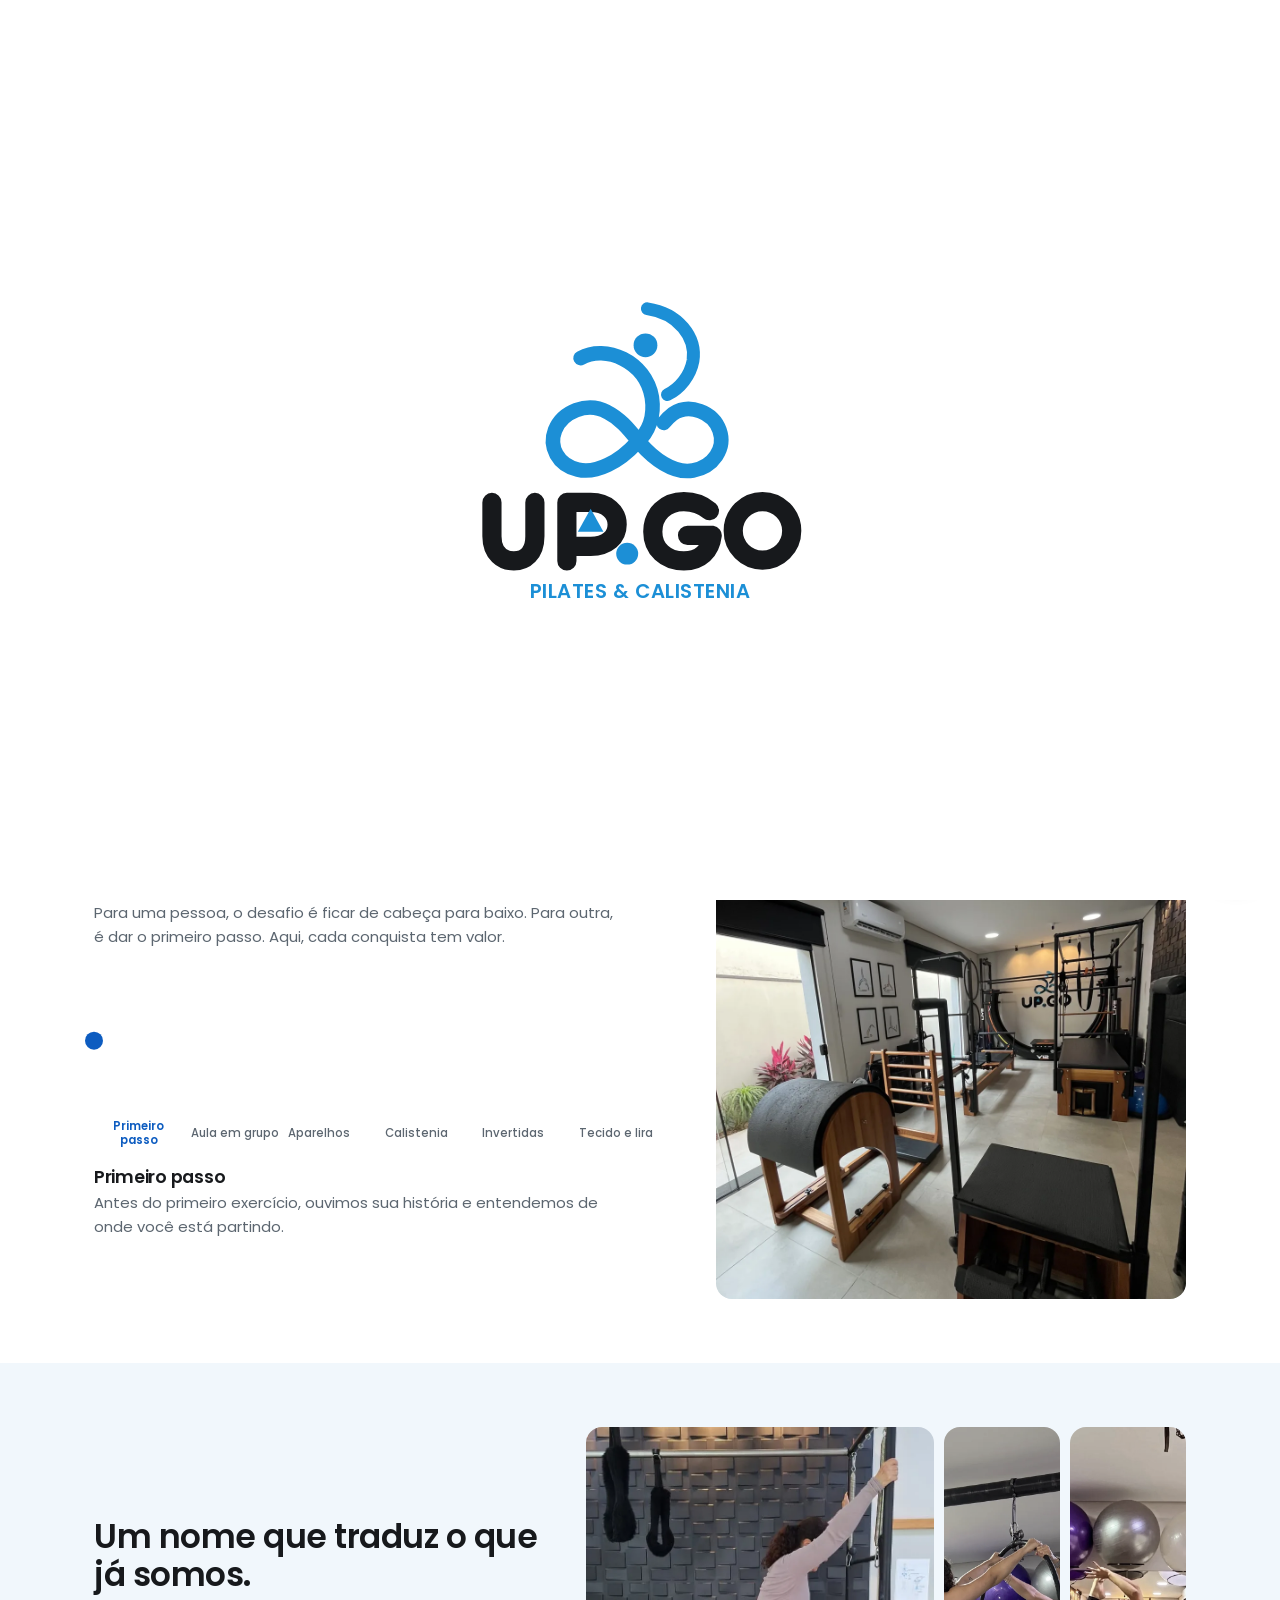
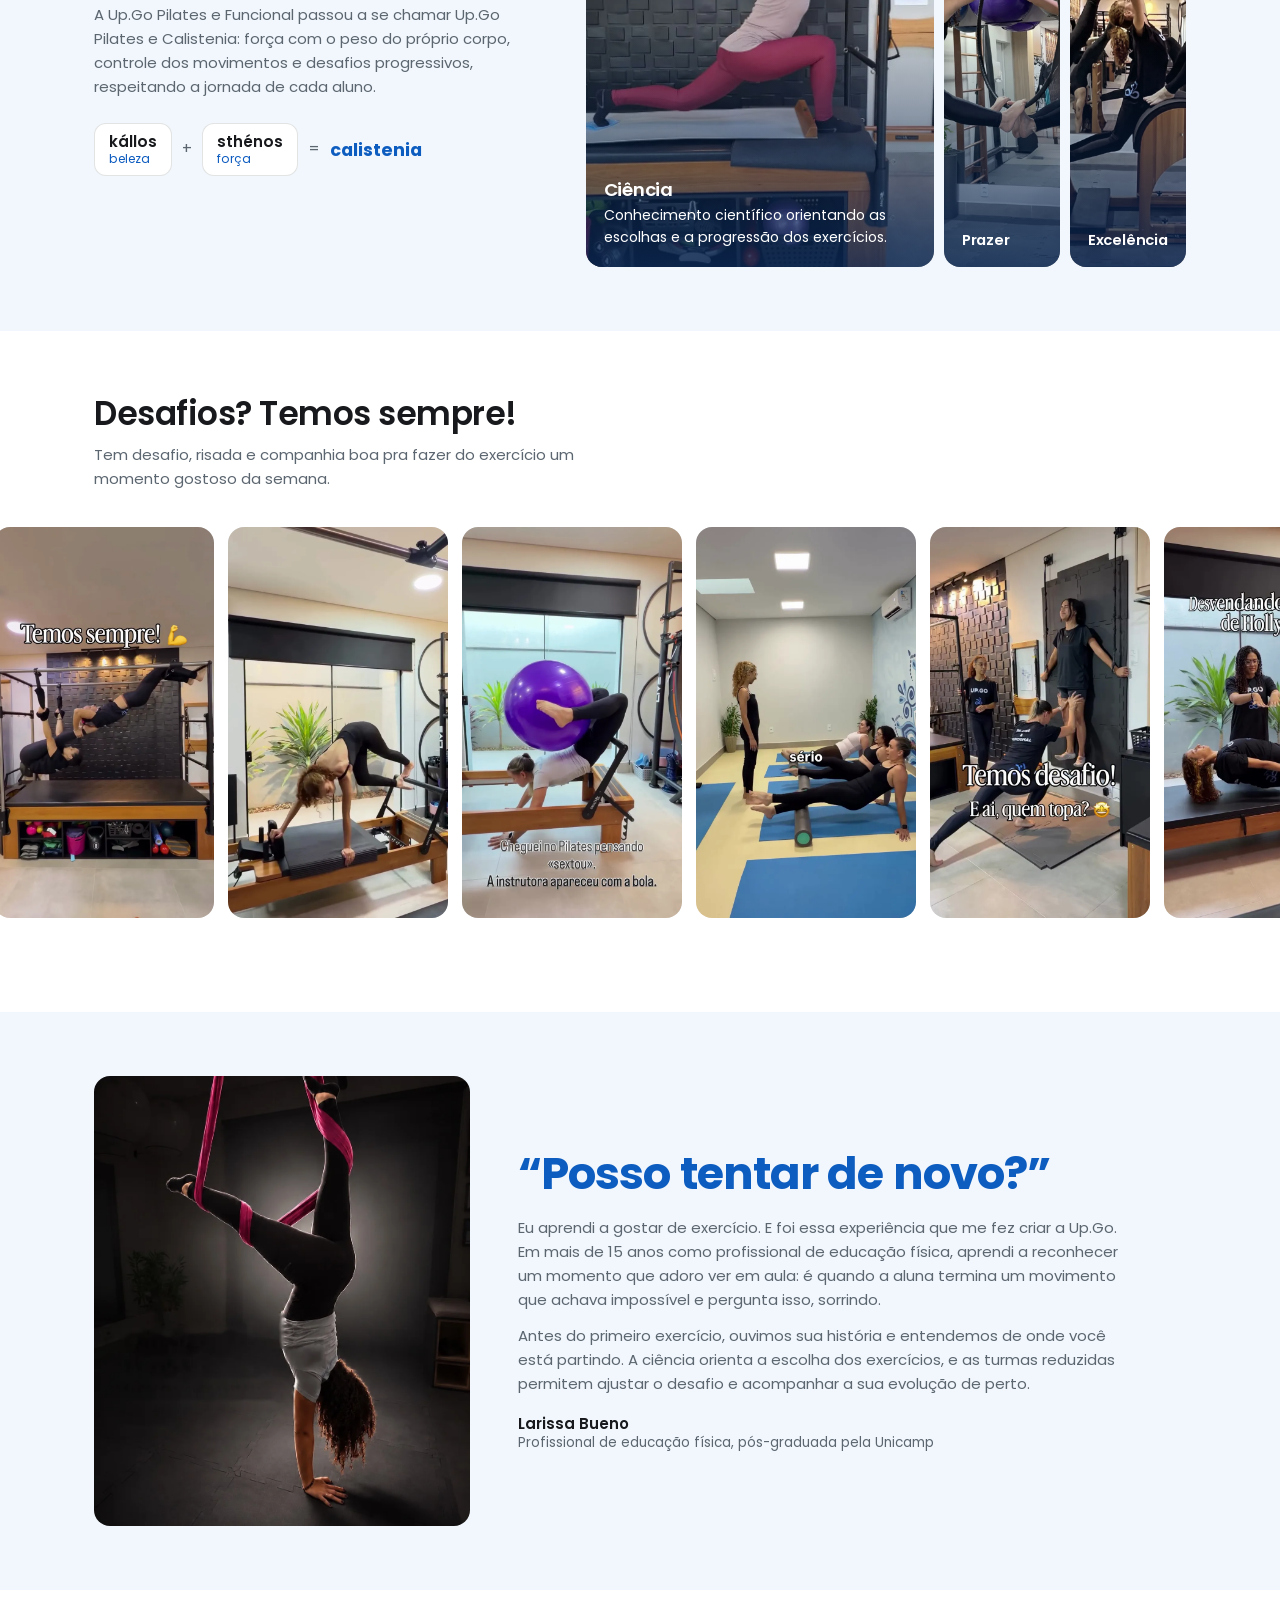
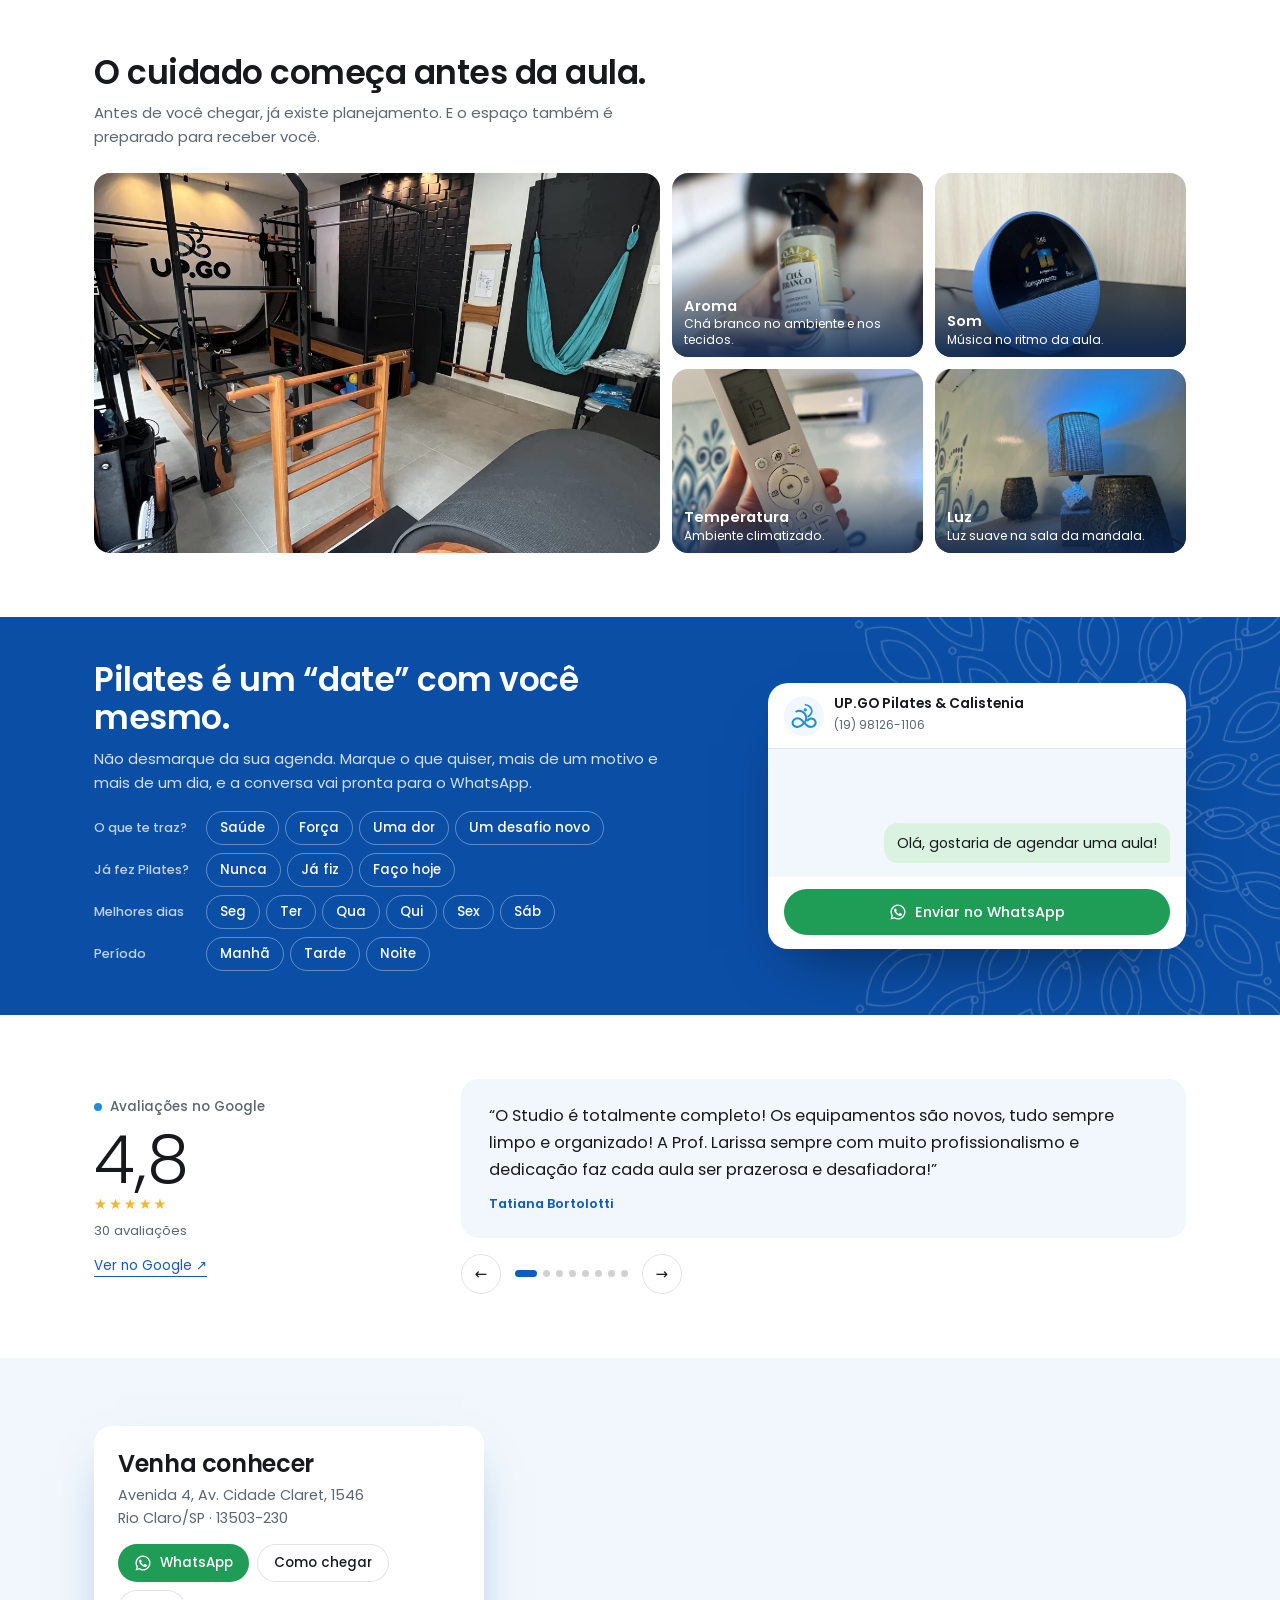
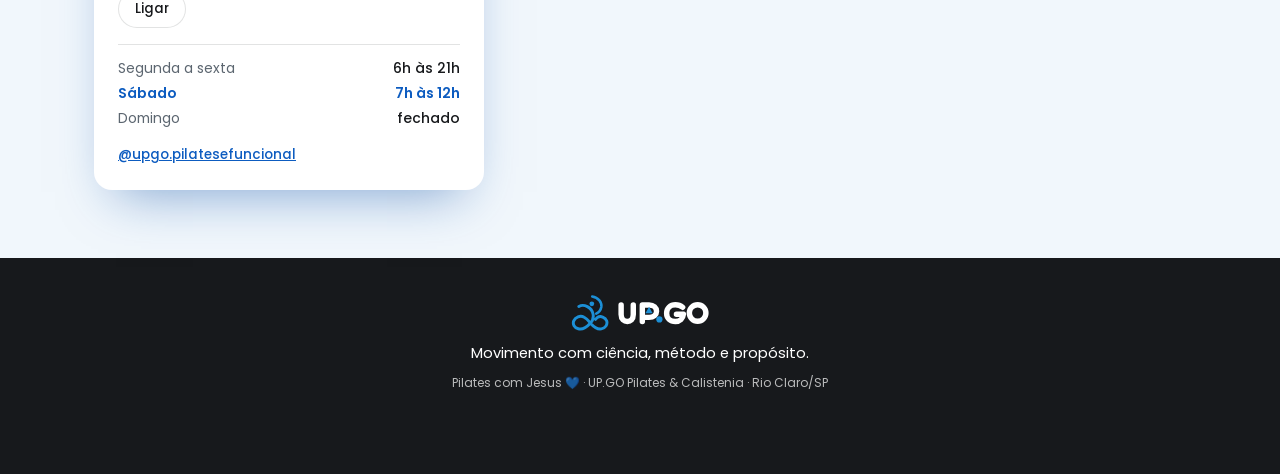
==== commit fe8c54de: "Update UP.GO website content" ====
--- a/index.html
+++ b/index.html
@@ -29,7 +29,7 @@
       <path d="M302 256 C295 250 285 246 274 246 C254 246 240 260 240 279 C240 298 254 311 274 311 C292 311 303 300 305 283 H278"/>
       <circle cx="360" cy="278" r="32"/>
     </g>
-    <path d="M170 254 L181 273 H159 Z" fill="#1c8fd6"/>
+    <path d="M172 254 L186 279 H158 Z" fill="#1c8fd6"/>
     <circle cx="212" cy="303" r="12" fill="#1c8fd6"/>
   </symbol>
   <symbol id="ig" viewBox="0 0 24 24"><g fill="none" stroke="currentColor" stroke-width="1.9"><rect x="3" y="3" width="18" height="18" rx="5.2"/><circle cx="12" cy="12" r="4.2"/></g><circle cx="17.3" cy="6.7" r="1.25" fill="currentColor"/></symbol>
@@ -50,7 +50,7 @@
       </g>
     </g>
     <circle class="ab-cab" cx="232" cy="75" r="13" fill="#1c8fd6"/>
-    <path class="ab-tri" d="M170 254 L181 273 H159 Z" fill="#1c8fd6"/>
+    <path class="ab-tri" d="M172 254 L186 279 H158 Z" fill="#1c8fd6"/>
     <circle class="ab-pto" cx="212" cy="303" r="12" fill="#1c8fd6"/>
     <text class="ab-sub" x="226" y="352" text-anchor="middle" font-family="Poppins, sans-serif" font-weight="600" font-size="21.5" letter-spacing=".6" fill="#1c8fd6">PILATES &amp; CALISTENIA</text>
   </svg>
@@ -88,7 +88,7 @@
     <div class="capa-arte" data-arte>
       <figure class="ca ca-1" data-p=".5"><img src="img/tecido-ponte.webp" alt="Aluna em ponte invertida no tecido, com as mãos no chão"></figure>
       <figure class="ca ca-2" data-p="-.9"><video src="video/reformer.mp4" poster="img/reel-reformer.webp" muted loop playsinline preload="metadata" aria-label="Exercício de equilíbrio no reformer"></video></figure>
-      <figure class="ca ca-3" data-p="1.2"><img src="img/arco.webp" alt="Aluna invertida no arco suspenso"></figure>
+      <figure class="ca ca-3" data-p="1.2"><img src="img/arco.webp" alt="Aluna invertida na lira suspensa"></figure>
       <p class="ca-frase" data-p="-1.5">“Posso tentar<br>de novo?”</p>
     </div>
   </div>
@@ -134,7 +134,7 @@
     </div>
     <div class="sanfona" data-sanfona>
       <article class="sf on" tabindex="0"><img src="img/cadillac.webp" alt="Aluna em exercício no cadillac" loading="lazy"><div class="sf-in"><h3>Ciência</h3><p>Conhecimento científico orientando as escolhas e a progressão dos exercícios.</p></div></article>
-      <article class="sf" tabindex="0"><img src="img/arco-dupla.webp" alt="Duas alunas sustentando o corpo no arco suspenso" loading="lazy"><div class="sf-in"><h3>Prazer</h3><p>Descobrir satisfação no movimento e vontade de continuar.</p></div></article>
+      <article class="sf" tabindex="0"><img src="img/arco-dupla.webp" alt="Duas alunas sustentando o corpo na lira suspensa" loading="lazy"><div class="sf-in"><h3>Prazer</h3><p>Descobrir satisfação no movimento e vontade de continuar.</p></div></article>
       <article class="sf" tabindex="0"><img src="img/turma-barrel.webp" alt="Turma em exercício no ladder barrel" loading="lazy"><div class="sf-in"><h3>Excelência</h3><p>Cuidado, planejamento e atenção individual, inclusive nas aulas em grupo.</p></div></article>
     </div>
   </div>
